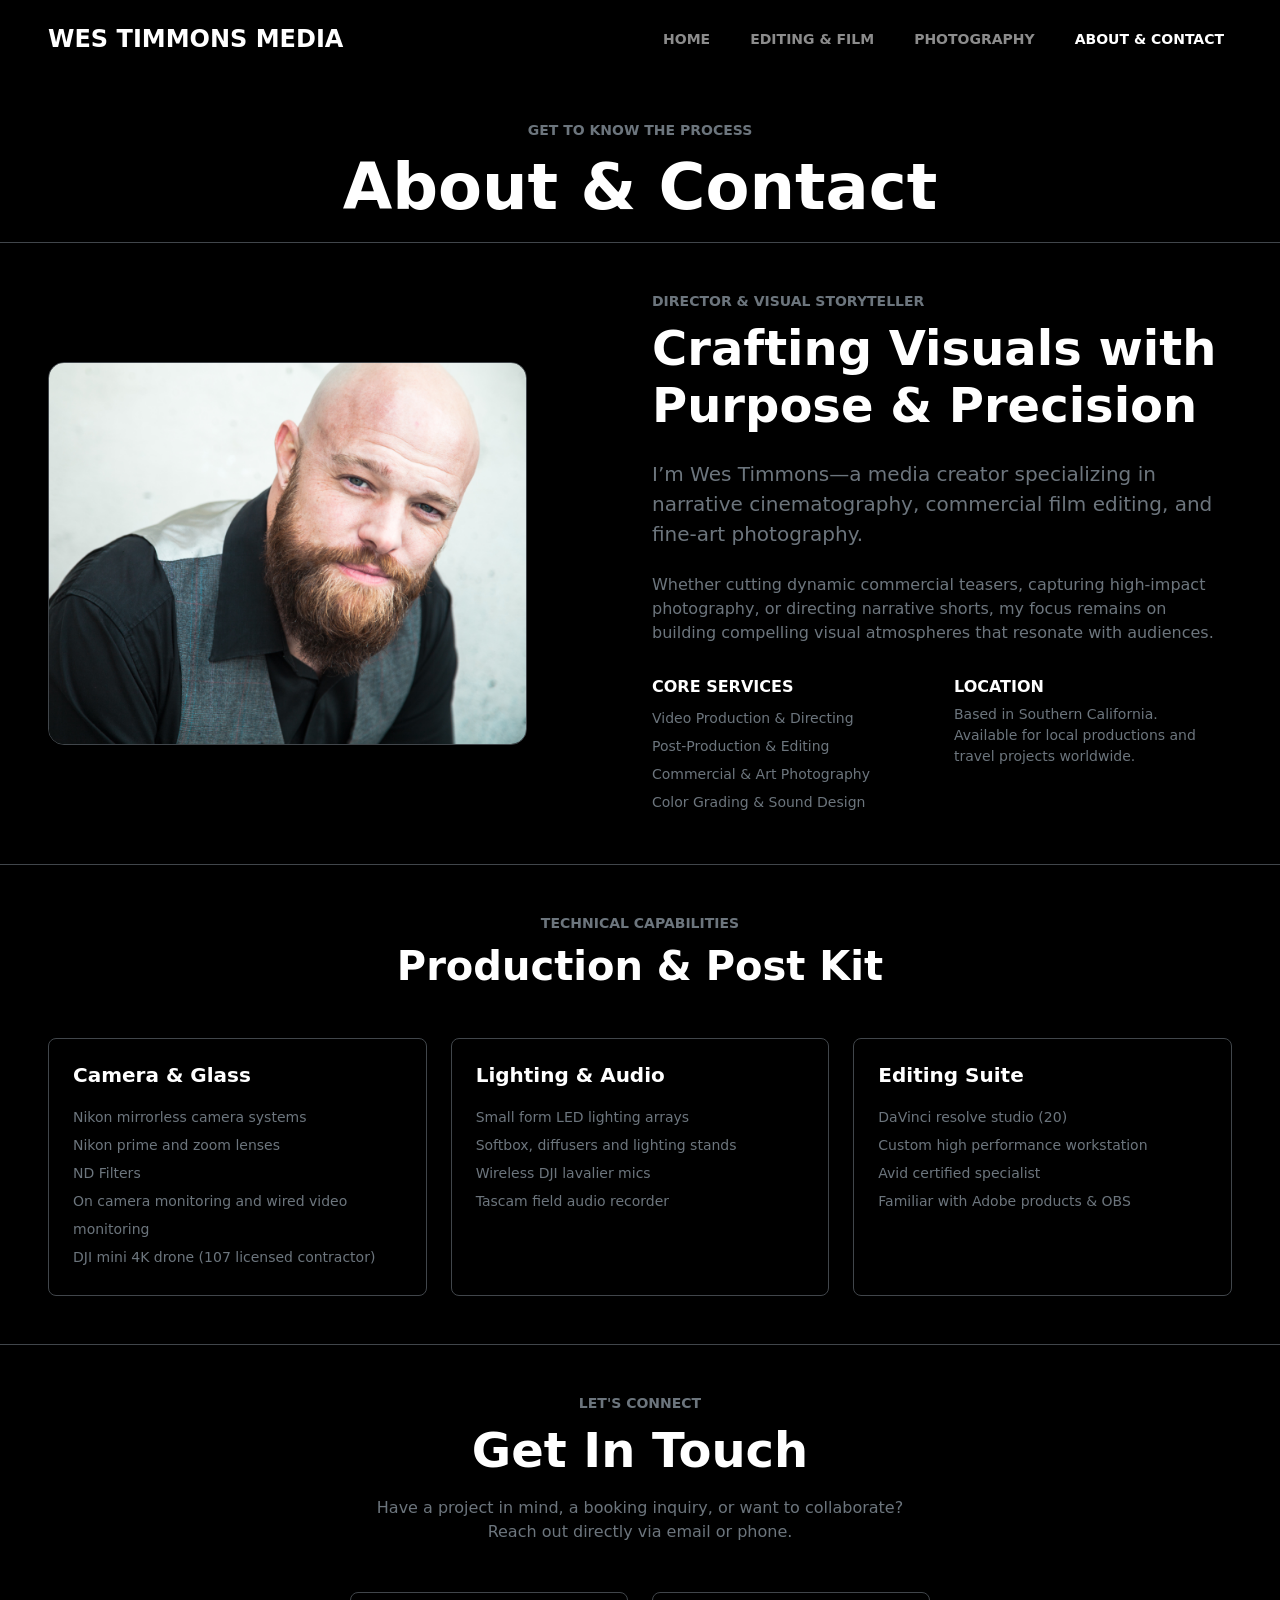
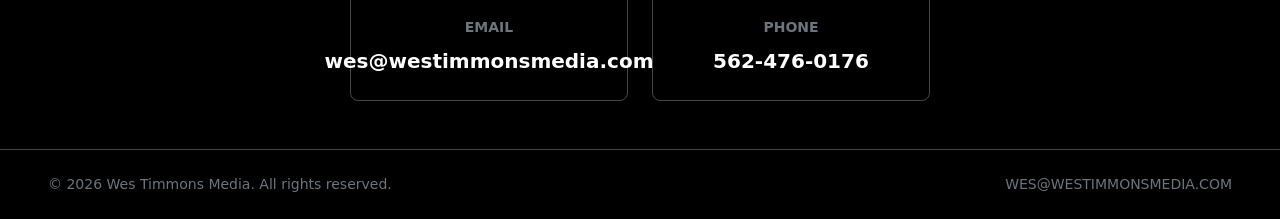
==== about-contact/index.html @ 67381d0c "Deploy redesigned cinematic portfolio" ====
<!DOCTYPE html>
<html lang="en" data-bs-theme="dark">
<head>
  <meta charset="UTF-8">
  <meta name="viewport" content="width=device-width, initial-scale=1.0">
  <title>About & Contact | Wes Timmons Media</title>
  <!-- Google Fonts -->
  <link rel="preconnect" href="https://fonts.googleapis.com">
  <link rel="preconnect" href="https://fonts.gstatic.com" crossorigin>
  <link href="https://fonts.googleapis.com/css2?family=Cinzel:wght@500;700&family=Plus+Jakarta+Sans:wght@300;400;600&display=swap" rel="stylesheet">
  <!-- Bootstrap 5.3 CSS -->
  <link href="https://cdn.jsdelivr.net/npm/bootstrap@5.3.3/dist/css/bootstrap.min.css" rel="stylesheet">
  <!-- Custom CSS -->
  <link href="/assets/css/custom.css" rel="stylesheet">
</head>
<body class="bg-black text-white">

  <!-- Fixed Navigation -->
  <nav class="navbar navbar-expand-lg fixed-top py-3 navbar-dark">
    <div class="container-fluid px-4 px-md-5">
      <a class="navbar-brand fw-bold text-uppercase tracking-wider font-cinzel fs-4" href="/">WES TIMMONS MEDIA</a>
      <button class="navbar-toggler border-0" type="button" data-bs-toggle="collapse" data-bs-target="#navbarNav">
        <span class="navbar-toggler-icon"></span>
      </button>
      <div class="collapse navbar-collapse justify-content-end" id="navbarNav">
        <ul class="navbar-nav gap-lg-4 text-uppercase tracking-widest small fw-semibold">
          <li class="nav-item"><a class="nav-link" href="/">Home</a></li>
          <li class="nav-item"><a class="nav-link" href="/editing-and-film/">Editing & Film</a></li>
          <li class="nav-item"><a class="nav-link" href="/photography/">Photography</a></li>
          <li class="nav-item"><a class="nav-link active" href="/about-contact/">About & Contact</a></li>
        </ul>
      </div>
    </div>
  </nav>

  <!-- Page Header -->
  <section class="pt-5 mt-5 pb-3 bg-black">
    <div class="container-fluid px-4 px-md-5 pt-4 text-center">
      <p class="text-uppercase tracking-widest text-secondary fw-semibold mb-2 small">Get To Know The Process</p>
      <h1 class="display-3 font-cinzel fw-bold mb-0">About & Contact</h1>
    </div>
  </section>

  <!-- Bio & Profile Section -->
  <section class="py-5 bg-black border-top border-secondary-subtle">
    <div class="container-fluid px-4 px-md-5">
      <div class="row gy-5 align-items-center justify-content-between">
        
        <!-- Profile Image / Visual -->
        <div class="col-lg-5">
          <div class="position-relative overflow-hidden rounded-4 border border-secondary-subtle shadow-lg">
            <img src="/assets/images/wes-timmons-profile.jpg" alt="Wes Timmons behind the camera" class="img-fluid w-100 object-fit-cover" loading="lazy">
          </div>
        </div>

        <!-- Bio Content -->
        <div class="col-lg-6">
          <p class="text-uppercase tracking-widest text-secondary fw-semibold small mb-2">Director & Visual Storyteller</p>
          <h2 class="display-5 font-cinzel fw-bold mb-4">Crafting Visuals with Purpose & Precision</h2>
          <p class="lead text-secondary mb-4">
            I’m Wes Timmons—a media creator specializing in narrative cinematography, commercial film editing, and fine-art photography. 
          </p>
          <p class="text-secondary mb-4">
            Whether cutting dynamic commercial teasers, capturing high-impact photography, or directing narrative shorts, my focus remains on building compelling visual atmospheres that resonate with audiences.
          </p>
          <div class="row g-4 pt-2">
            <div class="col-sm-6">
              <h3 class="fs-6 text-uppercase tracking-wider font-cinzel fw-bold text-white mb-2">Core Services</h3>
              <ul class="list-unstyled text-secondary small lh-lg mb-0">
                <li>Video Production & Directing</li>
                <li>Post-Production & Editing</li>
                <li>Commercial & Art Photography</li>
                <li>Color Grading & Sound Design</li>
              </ul>
            </div>
            <div class="col-sm-6">
              <h3 class="fs-6 text-uppercase tracking-wider font-cinzel fw-bold text-white mb-2">Location</h3>
              <p class="text-secondary small mb-0">
                Based in Southern California.<br>
                Available for local productions and travel projects worldwide.
              </p>
            </div>
          </div>
        </div>

      </div>
    </div>
  </section>

  <!-- Production Gear & Tools -->
  <section class="py-5 bg-dark-section border-top border-secondary-subtle">
    <div class="container-fluid px-4 px-md-5">
      <div class="text-center max-width-600 mx-auto mb-5">
        <p class="text-uppercase tracking-widest text-secondary fw-semibold small mb-2">Technical Capabilities</p>
        <h2 class="display-6 font-cinzel fw-bold mb-0">Production & Post Kit</h2>
      </div>

      <div class="row g-4">
        <div class="col-md-4">
          <div class="p-4 rounded-3 border border-secondary-subtle bg-black h-100">
            <h3 class="fs-5 font-cinzel fw-bold mb-3 text-white">Camera & Glass</h3>
            <ul class="list-unstyled text-secondary small lh-lg mb-0">
              <li>Nikon mirrorless camera systems</li>
              <li>Nikon prime and zoom lenses</li>
              <li>ND Filters</li>
              <li>On camera monitoring and wired video monitoring</li>
              <li>DJI mini 4K drone (107 licensed contractor)</li>
            </ul>
          </div>
        </div>

        <div class="col-md-4">
          <div class="p-4 rounded-3 border border-secondary-subtle bg-black h-100">
            <h3 class="fs-5 font-cinzel fw-bold mb-3 text-white">Lighting & Audio</h3>
            <ul class="list-unstyled text-secondary small lh-lg mb-0">
              <li>Small form LED lighting arrays</li>
              <li>Softbox, diffusers and lighting stands</li>
              <li>Wireless DJI lavalier mics</li>
              <li>Tascam field audio recorder</li>
            </ul>
          </div>
        </div>

        <div class="col-md-4">
          <div class="p-4 rounded-3 border border-secondary-subtle bg-black h-100">
            <h3 class="fs-5 font-cinzel fw-bold mb-3 text-white">Editing Suite</h3>
            <ul class="list-unstyled text-secondary small lh-lg mb-0">
              <li>DaVinci resolve studio (20)</li>
              <li>Custom high performance workstation</li>
              <li>Avid certified specialist</li>
              <li>Familiar with Adobe products & OBS</li>
            </ul>
          </div>
        </div>
      </div>
    </div>
  </section>

  <!-- Contact Information Section -->
  <section class="py-5 bg-black border-top border-secondary-subtle" id="contact-form">
    <div class="container-fluid px-4 px-md-5">
      <div class="row justify-content-center text-center">
        <div class="col-lg-8 col-xl-6">
          
          <div class="mb-4">
            <p class="text-uppercase tracking-widest text-secondary fw-semibold small mb-2">Let's Connect</p>
            <h2 class="display-5 font-cinzel fw-bold mb-3">Get In Touch</h2>
            <p class="text-secondary mb-5">Have a project in mind, a booking inquiry, or want to collaborate? Reach out directly via email or phone.</p>
          </div>

          <!-- Direct Contact Cards -->
          <div class="row g-4 justify-content-center">
            <div class="col-md-6">
              <div class="p-4 rounded-3 border border-secondary-subtle bg-dark-surface h-100 d-flex flex-column align-items-center justify-content-center">
                <span class="text-uppercase tracking-widest text-secondary small fw-bold mb-2">Email</span>
                <a href="mailto:wes@westimmonsmedia.com" class="text-white text-decoration-none fs-5 fw-semibold">wes@westimmonsmedia.com</a>
              </div>
            </div>

            <div class="col-md-6">
              <div class="p-4 rounded-3 border border-secondary-subtle bg-dark-surface h-100 d-flex flex-column align-items-center justify-content-center">
                <span class="text-uppercase tracking-widest text-secondary small fw-bold mb-2">Phone</span>
                <a href="tel:5624760176" class="text-white text-decoration-none fs-5 fw-semibold">562-476-0176</a>
              </div>
            </div>
          </div>

        </div>
      </div>
    </div>
  </section>

  <!-- Footer -->
  <footer class="py-4 bg-black border-top border-secondary-subtle">
    <div class="container-fluid px-md-5 d-flex flex-column flex-sm-row justify-content-between align-items-center">
      <p class="mb-0 text-secondary small font-sans">&copy; <span id="current-year">2026</span> Wes Timmons Media. All rights reserved.</p>
      <a href="mailto:wes@westimmonsmedia.com" class="text-secondary text-decoration-none small tracking-widest text-uppercase mt-2 mt-sm-0">wes@westimmonsmedia.com</a>
    </div>
  </footer>

  <!-- Bootstrap JS -->
  <script src="https://cdn.jsdelivr.net/npm/bootstrap@5.3.3/dist/js/bootstrap.bundle.min.js"></script>
  <!-- Custom JS -->
  <script src="/assets/js/main.js"></script>
</body>
</html>
---- assets/css/custom.css ----
/* Smooth Scroll Anchor links */ 
html {
  scroll-behavior: smooth;
  scroll-padding-top: 5rem;
}

/* Navbar Base & Smooth Transition */
.navbar {
  transition: background-color 0.3s ease, box-shadow 0.3s ease, padding 0.3s ease;
  background-color: transparent;
}

/* Navbar Solid State (Triggered on Scroll) */
.navbar.scrolled {
  background-color: #0d0d0d !important;
  box-shadow: 0 4px 20px rgba(0, 0, 0, 0.7);
  border-bottom: 1px solid rgba(255, 255, 255, 0.08);
  padding-top: 0.75rem !important;
  padding-bottom: 0.75rem !important;
}

/* Full-Width Mobile Dropdown Menu */
@media (max-width: 991.98px) {
  .navbar-collapse {
    background-color: #0d0d0d; /* Solid dark background */
    border-top: 1px solid rgba(255, 255, 255, 0.1);
    border-bottom: 1px solid rgba(255, 255, 255, 0.1);
    
    /* Remove floating card shape & push full width */
    border-radius: 0 !important;
    margin-left: -1rem;  /* Negates default container padding on mobile */
    margin-right: -1rem; /* Negates default container padding on mobile */
    margin-top: 0.75rem;
    padding: 1.5rem 1.5rem;
    box-shadow: 0 15px 30px rgba(0, 0, 0, 0.9);
  }

  .navbar-collapse .nav-link {
    padding-top: 0.65rem;
    padding-bottom: 0.65rem;
  }
}

/* Active State for Portfolio Filter Pills */
#portfolio-filters .btn.active {
  background-color: #ffffff;
  color: #000000;
  border-color: #ffffff;
}

/* 100vh Full-Bleed Hero Section */
.hero-fullbleed {
  height: 100vh;
  min-height: 650px;
  width: 100%;
  position: relative;
}

/* Full-Bleed Image Background Wrapper */
.hero-image-wrapper {
  position: absolute;
  inset: 0;
  width: 100%;
  height: 100%;
  z-index: 0;
  overflow: hidden;
}

.hero-bg-img {
  width: 100%;
  height: 100%;
  object-fit: cover;
  object-position: center;
  filter: contrast(1.15) brightness(0.55);
}

/* Dark Vignette Gradient Overlay */
.hero-overlay {
  position: absolute;
  inset: 0;
  background: radial-gradient(circle, rgba(5,5,5,0.2) 0%, rgba(5,5,5,0.8) 90%),
              linear-gradient(180deg, rgba(5,5,5,0.7) 0%, rgba(5,5,5,0.1) 40%, rgba(5,5,5,1) 90%);
  z-index: 1;
}

/* Dark Customization for GLightbox Modal */
.goverlay {
  background: rgba(0, 0, 0, 0.95) !important;
}

.gnext, .gprev, .gclose {
  background-color: rgba(255, 255, 255, 0.1) !important;
  border-radius: 50% !important;
}

.gnext:hover, .gprev:hover, .gclose:hover {
  background-color: rgba(255, 255, 255, 0.25) !important;
}

/* Photography Masonry Layout */
.photo-masonry-grid {
  column-count: 3;
  column-gap: 1.5rem;
}

.gallery-item {
  break-inside: avoid;
  margin-bottom: 1.5rem;
}

/* Responsive adjustment for tablets & mobile */
@media (max-width: 991px) {
  .photo-masonry-grid {
    column-count: 2;
  }
}

@media (max-width: 575px) {
  .photo-masonry-grid {
    column-count: 1;
  }
}
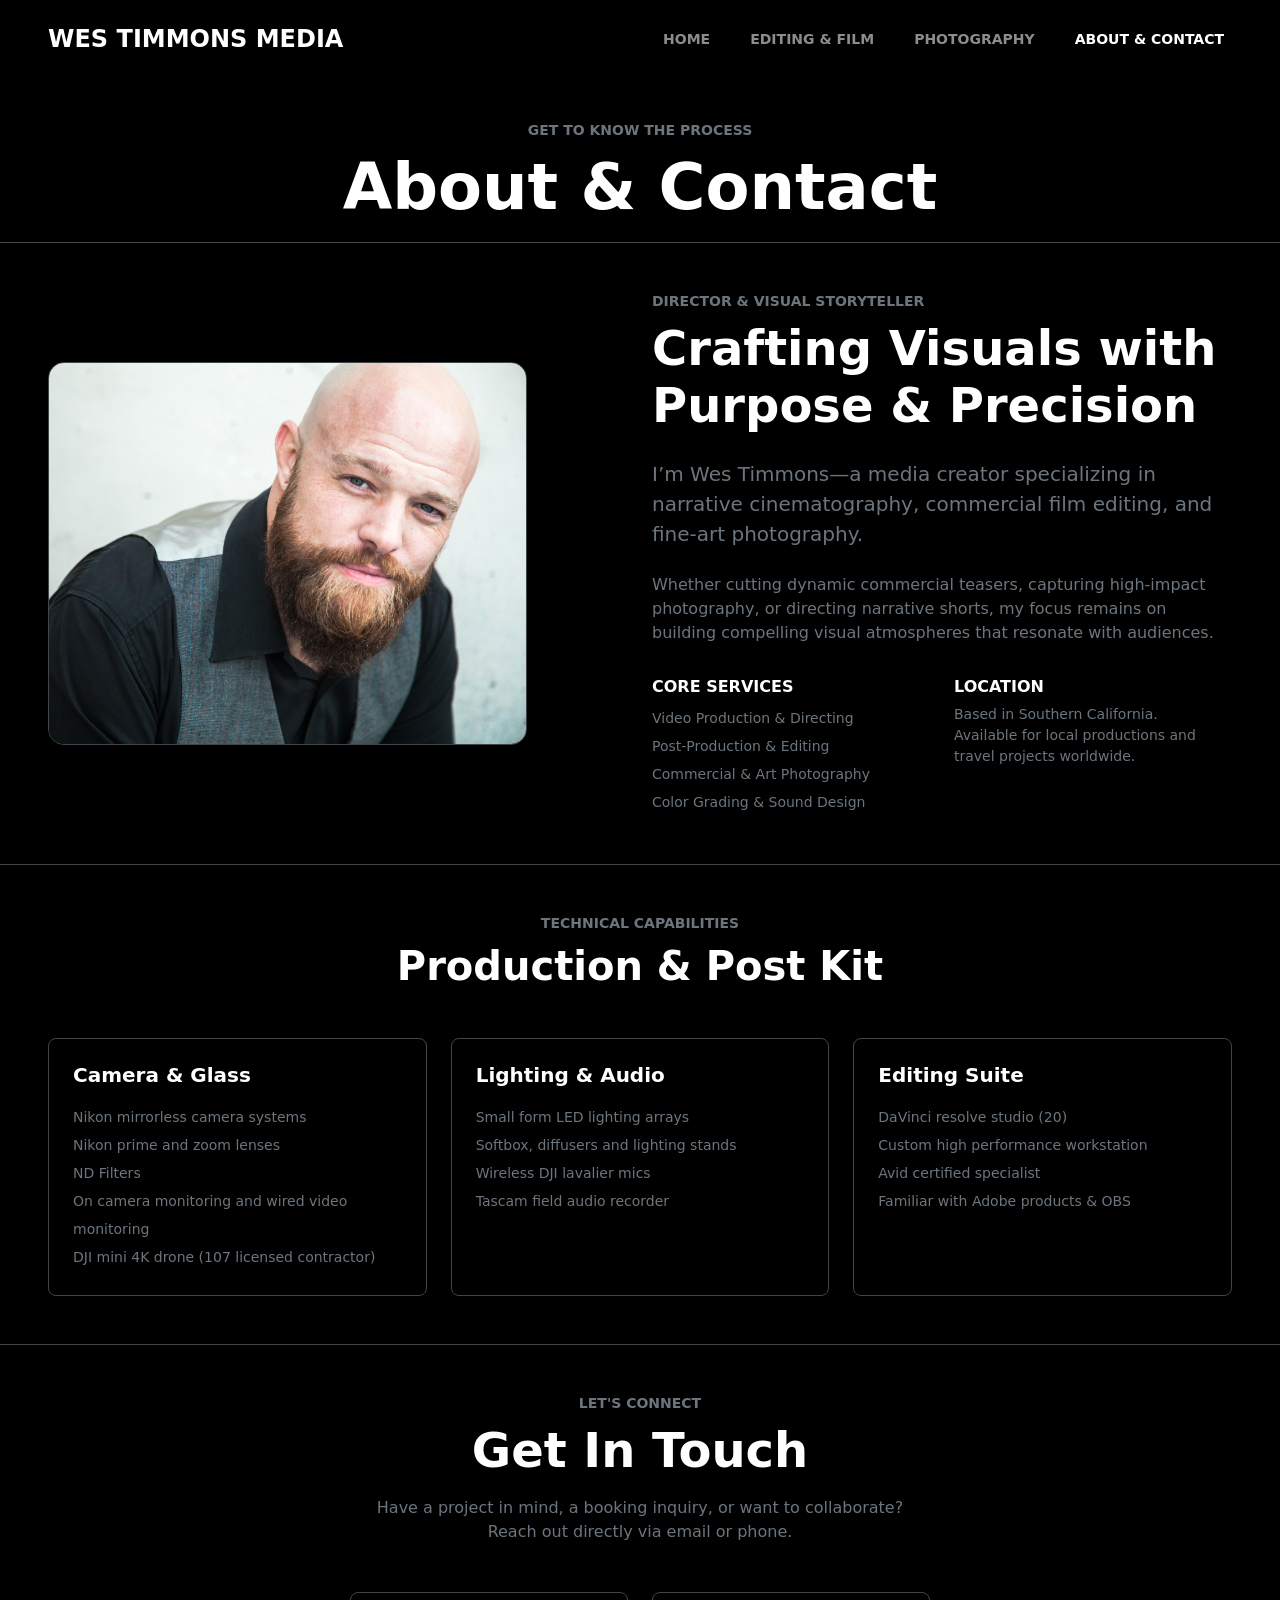
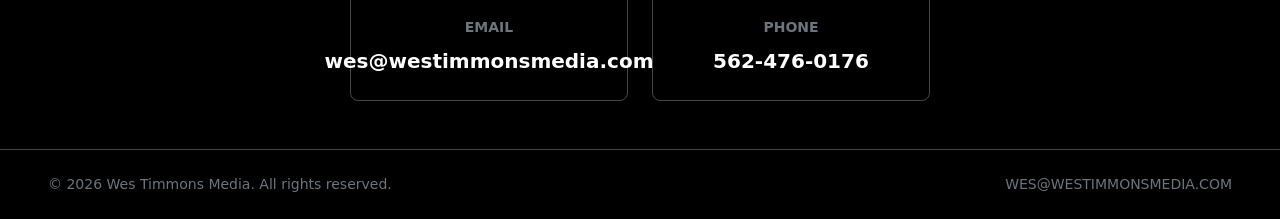
==== commit 6b7388d1: "Update SEO meta tags and social share graphic paths" ====
--- a/about-contact/index.html
+++ b/about-contact/index.html
@@ -3,7 +3,34 @@
 <head>
   <meta charset="UTF-8">
   <meta name="viewport" content="width=device-width, initial-scale=1.0">
+  <meta http-equiv="Content-Security-Policy" content="
+  default-src 'self'; 
+  script-src 'self' 'unsafe-inline' https://cdn.jsdelivr.net; 
+  style-src 'self' 'unsafe-inline' https://fonts.googleapis.com https://cdn.jsdelivr.net; 
+  font-src 'self' https://fonts.gstatic.com; 
+  img-src 'self' data: https:; 
+  frame-src https://www.youtube.com; 
+  connect-src 'self' https://api.web3forms.com;">
+  <!-- SEO & Meta Tags -->
   <title>About & Contact | Wes Timmons Media</title>
+  <meta name="description" content="Get in touch with Wes Timmons Media for your next creative project, video production, or digital design collaboration.">
+  <link rel="canonical" href="https://westimmonsmedia.com/about-contact/">
+  <!-- Open Graph / Social Sharing -->
+  <meta property="og:type" content="website">
+  <meta property="og:url" content="https://westimmonsmedia.com/about-contact/">
+  <meta property="og:title" content="About & Contact | Wes Timmons Media">
+  <meta property="og:description" content="Get in touch with Wes Timmons Media for your next creative project, video production, or digital design collaboration.">
+  <meta property="og:image" content="https://westimmonsmedia.com/assets/images/wes-timmons-media-graphic.jpg">
+  <!-- Twitter Card -->
+  <meta name="twitter:card" content="summary_large_image">
+  <meta name="twitter:title" content="About & Contact | Wes Timmons Media">
+  <meta name="twitter:description" content="Get in touch with Wes Timmons Media for your next creative project, video production, or digital design collaboration.">
+  <meta name="twitter:image" content="https://westimmonsmedia.com/assets/images/wes-timmons-media-graphic.jpg">
+  <!-- Favicon Links -->
+  <link rel="apple-touch-icon" sizes="180x180" href="/apple-touch-icon.png">
+  <link rel="icon" type="image/png" sizes="32x32" href="/favicon-32x32.png">
+  <link rel="icon" type="image/png" sizes="16x16" href="/favicon-16x16.png">
+  <link rel="manifest" href="/site.webmanifest">
   <!-- Google Fonts -->
   <link rel="preconnect" href="https://fonts.googleapis.com">
   <link rel="preconnect" href="https://fonts.gstatic.com" crossorigin>
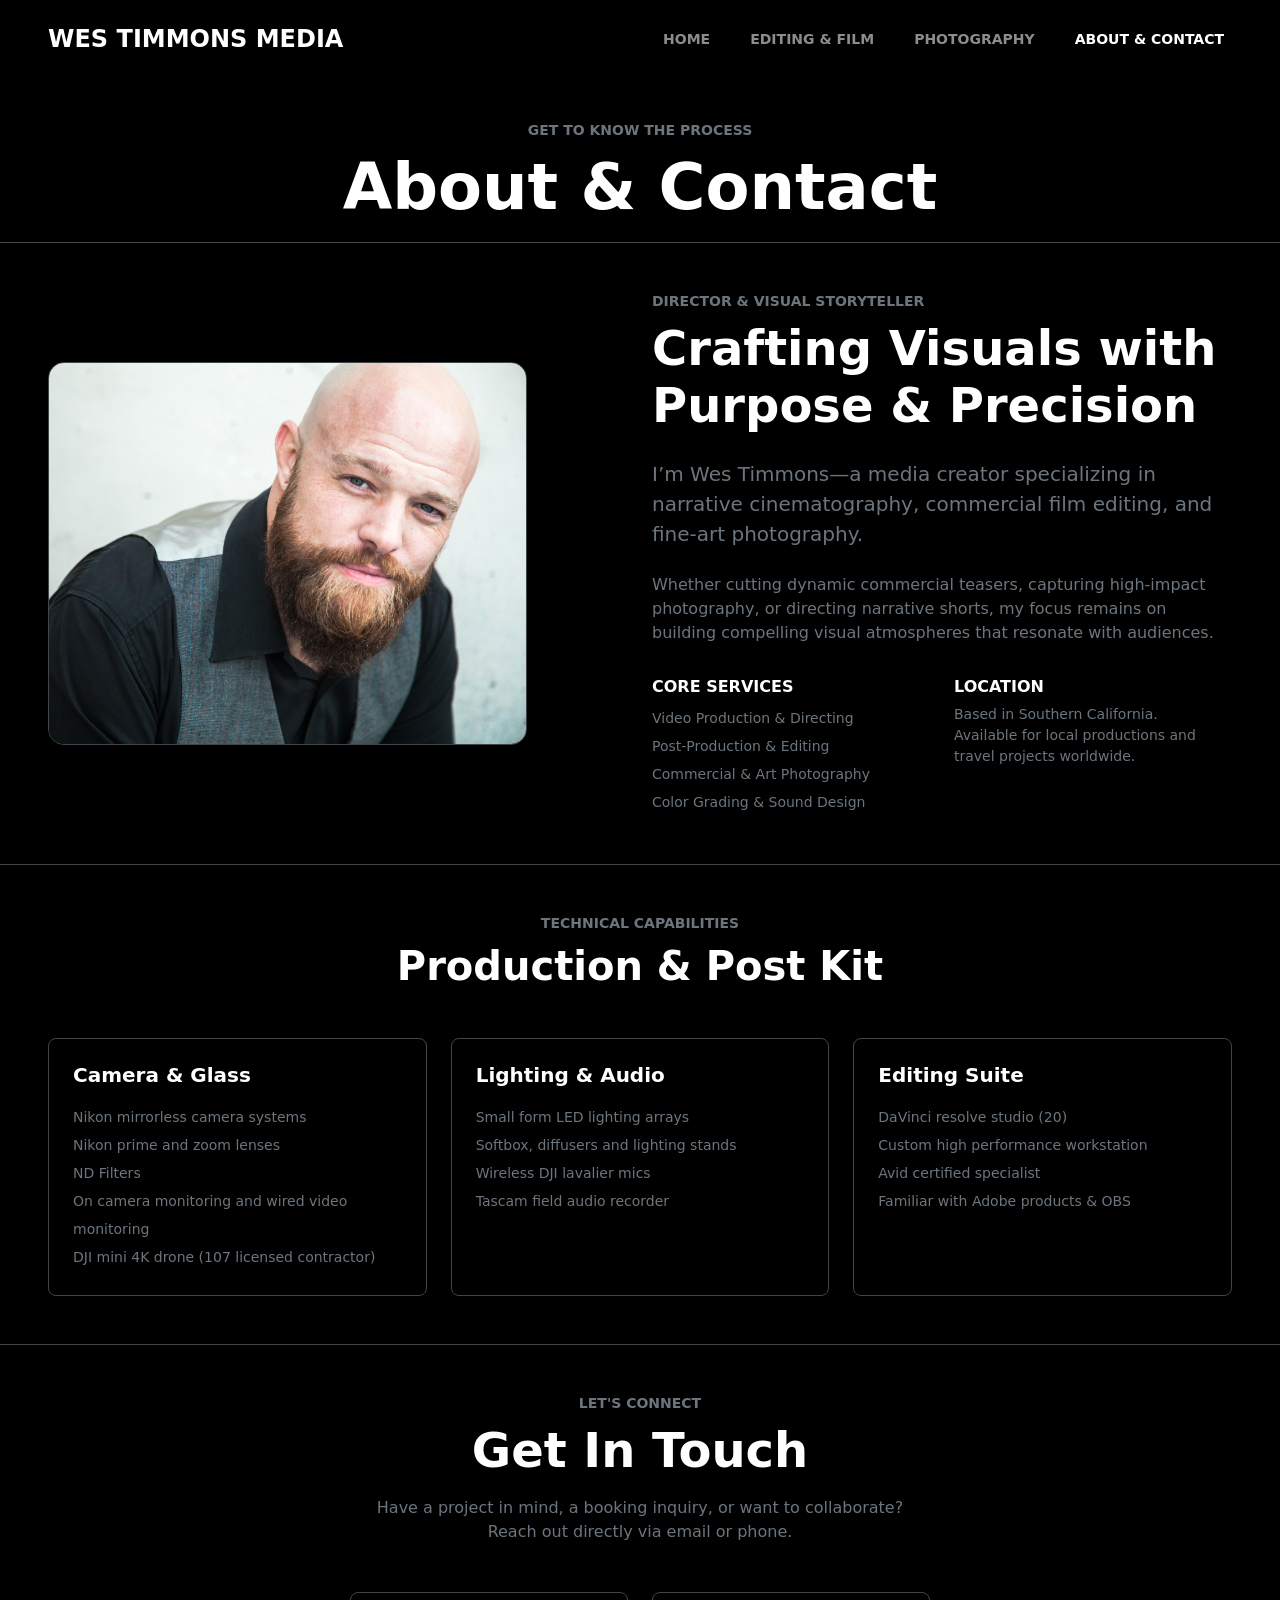
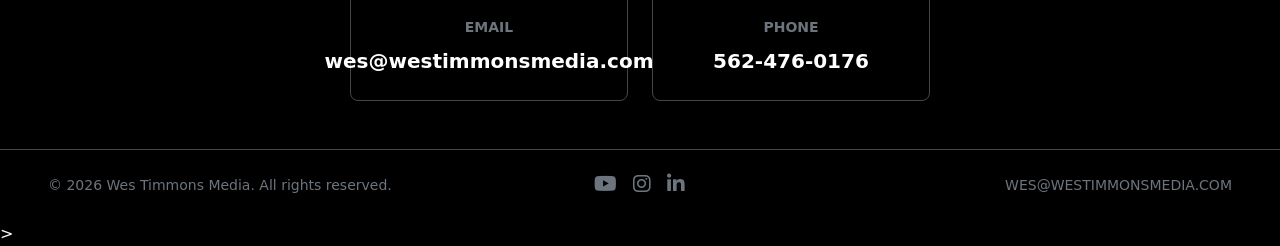
==== commit 1fd41aa6: "updated footer with social share and updated favicons" ====
--- a/about-contact/index.html
+++ b/about-contact/index.html
@@ -6,8 +6,8 @@
   <meta http-equiv="Content-Security-Policy" content="
   default-src 'self'; 
   script-src 'self' 'unsafe-inline' https://cdn.jsdelivr.net; 
-  style-src 'self' 'unsafe-inline' https://fonts.googleapis.com https://cdn.jsdelivr.net; 
-  font-src 'self' https://fonts.gstatic.com; 
+  style-src 'self' 'unsafe-inline' https://fonts.googleapis.com https://cdn.jsdelivr.net https://cdnjs.cloudflare.com; 
+  font-src 'self' https://fonts.gstatic.com https://cdnjs.cloudflare.com; 
   img-src 'self' data: https:; 
   frame-src https://www.youtube.com; 
   connect-src 'self' https://api.web3forms.com;">
@@ -37,6 +37,8 @@
   <link href="https://fonts.googleapis.com/css2?family=Cinzel:wght@500;700&family=Plus+Jakarta+Sans:wght@300;400;600&display=swap" rel="stylesheet">
   <!-- Bootstrap 5.3 CSS -->
   <link href="https://cdn.jsdelivr.net/npm/bootstrap@5.3.3/dist/css/bootstrap.min.css" rel="stylesheet">
+  <!-- Font Awesome 6.5.1 -->
+  <link rel="stylesheet" href="https://cdnjs.cloudflare.com/ajax/libs/font-awesome/6.5.1/css/all.min.css">
   <!-- Custom CSS -->
   <link href="/assets/css/custom.css" rel="stylesheet">
 </head>
@@ -197,13 +199,40 @@
     </div>
   </section>
 
-  <!-- Footer -->
+  <!-- Minimal Dark Footer -->
   <footer class="py-4 bg-black border-top border-secondary-subtle">
-    <div class="container-fluid px-md-5 d-flex flex-column flex-sm-row justify-content-between align-items-center">
-      <p class="mb-0 text-secondary small font-sans">&copy; <span id="current-year">2026</span> Wes Timmons Media. All rights reserved.</p>
-      <a href="mailto:wes@westimmonsmedia.com" class="text-secondary text-decoration-none small tracking-widest text-uppercase mt-2 mt-sm-0">wes@westimmonsmedia.com</a>
-    </div>
-  </footer>
+    <div class="container-fluid px-md-5">
+      <div class="row align-items-center gy-3 text-center text-md-start">
+        
+        <!-- Left Column: Flexed to Start -->
+        <div class="col-12 col-md-4 d-flex justify-content-center justify-content-md-start">
+          <p class="mb-0 text-secondary small font-sans">&copy; <span id="current-year">2026</span> Wes Timmons Media. All rights reserved.</p>
+        </div>
+
+        <!-- Center Column: Absolutely Centered -->
+        <div class="col-12 col-md-4 d-flex justify-content-center">
+          <div class="d-flex align-items-center gap-3">
+            <a href="https://www.youtube.com/@wes.timmons" target="_blank" rel="noopener noreferrer" class="text-secondary text-decoration-none footer-social-icon" aria-label="YouTube">
+              <i class="fa-brands fa-youtube fs-5"></i>
+            </a>
+            <a href="https://www.instagram.com/westimmonsmedia/" target="_blank" rel="noopener noreferrer" class="text-secondary text-decoration-none footer-social-icon" aria-label="Instagram">
+              <i class="fa-brands fa-instagram fs-5"></i>
+            </a>
+            <a href="https://www.linkedin.com/in/wes-timmons" target="_blank" rel="noopener noreferrer" class="text-secondary text-decoration-none footer-social-icon" aria-label="LinkedIn">
+              <i class="fa-brands fa-linkedin-in fs-5"></i>
+            </a>
+          </div>
+        </div>
+
+        <!-- Right Column: Flexed to End -->
+        <div class="col-12 col-md-4 d-flex justify-content-center justify-content-md-end">
+          <a href="mailto:wes@westimmonsmedia.com" class="text-secondary text-decoration-none small tracking-widest text-uppercase">wes@westimmonsmedia.com</a>
+        </div>
+
+      </div>
+    </div>
+  </footer>>
+
 
   <!-- Bootstrap JS -->
   <script src="https://cdn.jsdelivr.net/npm/bootstrap@5.3.3/dist/js/bootstrap.bundle.min.js"></script>
--- a/assets/css/custom.css
+++ b/assets/css/custom.css
@@ -119,4 +119,14 @@
   .photo-masonry-grid {
     column-count: 1;
   }
+}
+
+/* Footer Social Icons Hover Effect */
+.footer-social-icon {
+  transition: color 0.2s ease-in-out, transform 0.2s ease-in-out;
+}
+
+.footer-social-icon:hover {
+  color: #ffffff !important; /* Brightens icon on hover */
+  transform: translateY(-2px); /* Subtle upward movement */
 }
